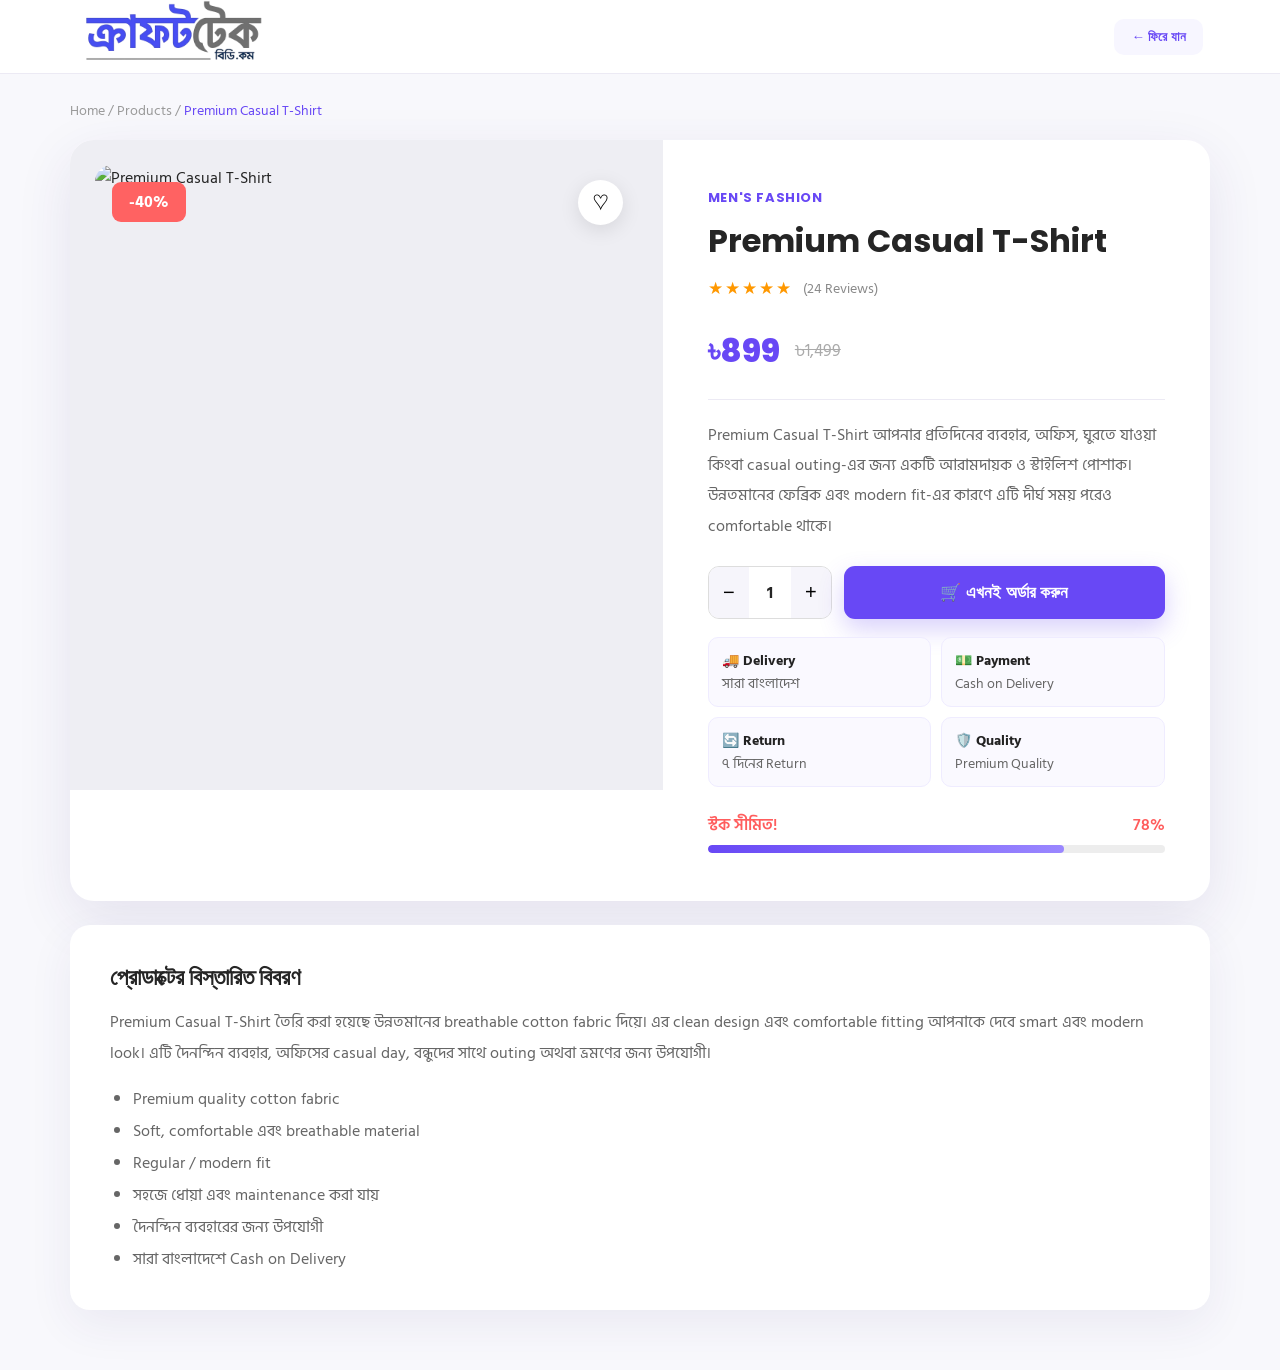
==== flash_sale/flash_product1.html @ ae20bca5 "complete flash sale product" ====
<!DOCTYPE html>
<html lang="bn">
<head>
<meta charset="UTF-8">
<meta name="viewport" content="width=device-width, initial-scale=1.0">
<title>Product Details | Craft Tech BD</title>

<style>
@import url('https://fonts.googleapis.com/css2?family=Hind+Siliguri:wght@400;500;600;700&family=Poppins:wght@500;600;700;800&display=swap');

*{
    margin:0;
    padding:0;
    box-sizing:border-box;
}

:root{
    --purple:#6848f5;
    --purple-dark:#5637dc;
    --light:#f7f6ff;
    --text:#252525;
    --muted:#777;
    --orange:#ff9800;
    --green:#18a663;
    --border:#eceaf4;
}

body{
    background:#f8f8fc;
    color:var(--text);
    font-family:'Hind Siliguri',sans-serif;
}

/* HEADER */
.header{
    height:74px;
    background:#fff;
    border-bottom:1px solid var(--border);
    display:flex;
    align-items:center;
    justify-content:space-between;
    padding:0 6%;
    position:sticky;
    top:0;
    z-index:50;
}

.logo{
    .logo {
  font-size: 25px;
  font-weight: 800;
}
.logo img {
  width: 12rem;
}
}

.back{
    border:0;
    background:var(--light);
    color:var(--purple);
    padding:10px 17px;
    border-radius:10px;
    cursor:pointer;
    font-weight:700;
}

/* BREADCRUMB */
.breadcrumb{
    max-width:1180px;
    margin:25px auto 0;
    padding:0 20px;
    color:#999;
    font-size:14px;
}

.breadcrumb span{
    color:var(--purple);
}

/* MAIN PRODUCT */
.container{
    max-width:1180px;
    margin:18px auto 60px;
    padding:0 20px;
}

.product{
    background:#fff;
    border-radius:24px;
    overflow:hidden;
    box-shadow:0 18px 55px rgba(55,40,120,.10);
    display:grid;
    grid-template-columns:52% 48%;
}

/* IMAGE */
.product-image{
    min-height:650px;
    background:#eeeeF3;
    position:relative;
    padding:25px;
    display:flex;
    align-items:center;
    justify-content:center;
    height: 85%;
}

.product-image img{
    width:100%;
    height:600px;
    object-fit:cover;
    border-radius:17px;
    display:block;
}

.sale{
    position:absolute;
    top:42px;
    left:42px;
    background:#ff6262;
    color:#fff;
    font-weight:700;
    padding:7px 17px;
    border-radius:9px;
    z-index:2;
}

.favorite{
    position:absolute;
    top:40px;
    right:40px;
    width:45px;
    height:45px;
    border:0;
    border-radius:50%;
    background:#fff;
    font-size:22px;
    cursor:pointer;
    box-shadow:0 5px 20px rgba(0,0,0,.10);
}

/* DETAILS */
.details{
    padding:48px 45px;
}

.category{
    color:var(--purple);
    font-family:Poppins,sans-serif;
    font-size:13px;
    font-weight:700;
    letter-spacing:.6px;
    margin-bottom:12px;
}

.title{
    font-family:Poppins,sans-serif;
    font-size:32px;
    line-height:1.3;
    margin-bottom:13px;
}

.rating{
    display:flex;
    align-items:center;
    gap:10px;
    margin-bottom:24px;
}

.stars{
    color:var(--orange);
    letter-spacing:2px;
    font-size:17px;
}

.reviews{
    color:#888;
    font-size:14px;
}

.price{
    display:flex;
    align-items:center;
    gap:15px;
    margin-bottom:24px;
}

.current-price{
    font-family:Poppins,sans-serif;
    font-size:32px;
    color:var(--purple);
    font-weight:800;
}

.old-price{
    color:#aaa;
    text-decoration:line-through;
    font-size:17px;
}

.description{
    color:#666;
    line-height:1.9;
    font-size:16px;
    border-top:1px solid var(--border);
    padding-top:20px;
}

/* PRODUCT OPTIONS */
.option-title{
    font-weight:700;
    margin:22px 0 9px;
}

.sizes{
    display:flex;
    gap:8px;
    flex-wrap:wrap;
}

.size{
    min-width:45px;
    height:40px;
    padding:0 13px;
    border:1px solid #ddd;
    background:#fff;
    border-radius:8px;
    cursor:pointer;
}

.size.active{
    color:#fff;
    background:var(--purple);
    border-color:var(--purple);
}

.colors{
    display:flex;
    gap:10px;
}

.color{
    width:29px;
    height:29px;
    border-radius:50%;
    border:3px solid #fff;
    outline:1px solid #ddd;
    cursor:pointer;
}

.color.active{
    outline:2px solid var(--purple);
}

/* QUANTITY */
.buy-row{
    display:flex;
    gap:12px;
    margin-top:25px;
}

.quantity{
    height:53px;
    display:flex;
    align-items:center;
    border:1px solid #ddd;
    border-radius:11px;
    overflow:hidden;
}

.quantity button{
    width:40px;
    height:100%;
    border:0;
    background:#f6f5fb;
    cursor:pointer;
    font-size:20px;
}

.quantity span{
    width:42px;
    text-align:center;
    font-weight:700;
}

.order-btn{
    flex:1;
    height:53px;
    border:0;
    border-radius:11px;
    color:#fff;
    background:var(--purple);
    font-size:17px;
    font-weight:700;
    cursor:pointer;
    box-shadow:0 10px 25px rgba(104,72,245,.25);
    transition:.25s;
}

.order-btn:hover{
    background:var(--purple-dark);
    transform:translateY(-2px);
}

.info{
    display:grid;
    grid-template-columns:1fr 1fr;
    gap:10px;
    margin-top:18px;
}

.info-box{
    background:#faf9ff;
    border:1px solid #efecff;
    border-radius:10px;
    padding:11px 13px;
    color:#666;
    font-size:14px;
}

.info-box strong{
    color:#222;
}

/* STOCK */
.stock{
    display:flex;
    justify-content:space-between;
    color:#ff5d5d;
    font-weight:600;
    margin-top:25px;
    margin-bottom:7px;
}

.progress{
    height:8px;
    background:#ededed;
    border-radius:20px;
    overflow:hidden;
}

.progress span{
    display:block;
    height:100%;
    width:78%;
    background:linear-gradient(90deg,#6848f5,#9a87ff);
    border-radius:20px;
}

/* DESCRIPTION SECTION */
.long-description{
    background:#fff;
    margin-top:24px;
    border-radius:20px;
    padding:35px 40px;
    box-shadow:0 15px 45px rgba(55,40,120,.07);
}

.long-description h2{
    font-family:Poppins,sans-serif;
    font-size:23px;
    margin-bottom:13px;
}

.long-description p{
    color:#666;
    line-height:1.9;
}

.long-description ul{
    margin-top:15px;
    padding-left:23px;
    color:#666;
    line-height:2;
}

/* MODAL */
.modal{
    display:none;
    position:fixed;
    inset:0;
    background:rgba(20,15,40,.68);
    z-index:100;
    align-items:center;
    justify-content:center;
    padding:18px;
    backdrop-filter:blur(4px);
}

.modal.show{
    display:flex;
}

.modal-box{
    width:min(500px,100%);
    max-height:92vh;
    overflow:auto;
    background:#fff;
    border-radius:20px;
    padding:28px;
    position:relative;
}

.close{
    position:absolute;
    right:15px;
    top:15px;
    width:37px;
    height:37px;
    border:0;
    border-radius:50%;
    background:#f1f0f6;
    cursor:pointer;
    font-size:21px;
}

.modal h2{
    font-family:Poppins,sans-serif;
}

.selected{
    color:var(--purple);
    font-weight:700;
    margin:5px 0 20px;
}

.form-group{
    margin-bottom:14px;
}

.form-group label{
    display:block;
    font-size:14px;
    font-weight:600;
    margin-bottom:5px;
}

.form-group input,
.form-group textarea,
.form-group select{
    width:100%;
    border:1px solid #ddd;
    border-radius:9px;
    padding:11px 12px;
    outline:none;
}

.form-group input:focus,
.form-group textarea:focus,
.form-group select:focus{
    border-color:var(--purple);
}

.confirm{
    width:100%;
    border:0;
    border-radius:10px;
    background:var(--green);
    color:#fff;
    padding:14px;
    cursor:pointer;
    font-weight:700;
    font-size:16px;
}

.success{
    display:none;
    text-align:center;
    padding:25px 5px;
}

.success-icon{
    width:65px;
    height:65px;
    margin:0 auto 14px;
    display:grid;
    place-items:center;
    background:#e7f8ef;
    color:var(--green);
    border-radius:50%;
    font-size:32px;
}

/* MOBILE */
@media(max-width:850px){
    .product{
        grid-template-columns:1fr;
    }

    .product-image{
        min-height:auto;
    }

    .product-image img{
        height:450px;
    }

    .details{
        padding:32px 25px;
    }
}

@media(max-width:520px){
    .header{
        padding:0 18px;
    }

    .logo{
        font-size:19px;
    }

    .product-image{
        padding:15px;
    }

    .product-image img{
        height:330px;
    }

    .sale{
        top:28px;
        left:28px;
    }

    .favorite{
        top:25px;
        right:25px;
    }

    .title{
        font-size:25px;
    }

    .current-price{
        font-size:27px;
    }

    .info{
        grid-template-columns:1fr;
    }

    .buy-row{
        flex-direction:column;
    }

    .quantity{
        width:max-content;
    }

    .order-btn{
        width:100%;
    }

    .long-description{
        padding:25px 20px;
    }
}
</style>
</head>

<body>

<header class="header">
    <div class="logo">
        <a href="#home" class="logo">
             <img src="../image/craft_logo.png" alt="">
        </a>
    </div>
    <button class="back" onclick="history.back()">← ফিরে যান</button>
</header>

<div class="breadcrumb">
    Home / Products / <span>Premium Casual T-Shirt</span>
</div>

<main class="container">

    <section class="product">

        <!-- PRODUCT IMAGE -->
        <div class="product-image">

            <div class="sale">-40%</div>

            <button class="favorite" id="favorite">♡</button>

            <!-- নিজের product image এখানে দিন -->
            <img src="https://images.unsplash.com/photo-1521572163474-6864f9cf17ab?auto=format&fit=crop&w=1000&q=85"
                 alt="Premium Casual T-Shirt">

        </div>

        <!-- PRODUCT DETAILS -->
        <div class="details">

            <div class="category">MEN'S FASHION</div>

            <h1 class="title">Premium Casual T-Shirt</h1>

            <div class="rating">
                <span class="stars">★★★★★</span>
                <span class="reviews">(24 Reviews)</span>
            </div>

            <div class="price">
                <span class="current-price">৳899</span>
                <span class="old-price">৳1,499</span>
            </div>

            <p class="description">
                Premium Casual T-Shirt আপনার প্রতিদিনের ব্যবহার, অফিস,
                ঘুরতে যাওয়া কিংবা casual outing-এর জন্য একটি আরামদায়ক ও
                স্টাইলিশ পোশাক। উন্নতমানের ফেব্রিক এবং modern fit-এর কারণে
                এটি দীর্ঘ সময় পরেও comfortable থাকে।
            </p>

            <!-- SIZE -->
            <!-- <div class="option-title">সাইজ নির্বাচন করুন</div>

            <div class="sizes">
                <button class="size">S</button>
                <button class="size active">M</button>
                <button class="size">L</button>
                <button class="size">XL</button>
                <button class="size">XXL</button>
            </div> -->

            <!-- COLOR -->
            <!-- <div class="option-title">কালার</div>

            <div class="colors">
                <button class="color active" style="background:#222"></button>
                <button class="color" style="background:#e8e8e8"></button>
                <button class="color" style="background:#263d80"></button>
                <button class="color" style="background:#9d2525"></button>
            </div> -->

            <!-- QUANTITY + ORDER -->
            <div class="buy-row">

                <div class="quantity">
                    <button id="minus">−</button>
                    <span id="quantity">1</span>
                    <button id="plus">+</button>
                </div>

                <button class="order-btn" id="orderBtn">
                    🛒 এখনই অর্ডার করুন
                </button>

            </div>

            <div class="info">
                <div class="info-box">
                    <strong>🚚 Delivery</strong><br>
                    সারা বাংলাদেশ
                </div>

                <div class="info-box">
                    <strong>💵 Payment</strong><br>
                    Cash on Delivery
                </div>

                <div class="info-box">
                    <strong>🔄 Return</strong><br>
                    ৭ দিনের Return
                </div>

                <div class="info-box">
                    <strong>🛡️ Quality</strong><br>
                    Premium Quality
                </div>
            </div>

            <div class="stock">
                <span>স্টক সীমিত!</span>
                <span>78%</span>
            </div>

            <div class="progress">
                <span></span>
            </div>

        </div>
    </section>

    <!-- FULL DESCRIPTION -->
    <section class="long-description">

        <h2>প্রোডাক্টের বিস্তারিত বিবরণ</h2>

        <p>
            Premium Casual T-Shirt তৈরি করা হয়েছে উন্নতমানের breathable
            cotton fabric দিয়ে। এর clean design এবং comfortable fitting
            আপনাকে দেবে smart এবং modern look। এটি দৈনন্দিন ব্যবহার,
            অফিসের casual day, বন্ধুদের সাথে outing অথবা ভ্রমণের জন্য
            উপযোগী।
        </p>

        <ul>
            <li>Premium quality cotton fabric</li>
            <li>Soft, comfortable এবং breathable material</li>
            <li>Regular / modern fit</li>
            <li>সহজে ধোয়া এবং maintenance করা যায়</li>
            <li>দৈনন্দিন ব্যবহারের জন্য উপযোগী</li>
            <li>সারা বাংলাদেশে Cash on Delivery</li>
        </ul>

    </section>

</main>

<!-- ORDER MODAL -->
<div class="modal" id="modal">

    <div class="modal-box">

        <button class="close" id="close">×</button>

        <div id="formArea">

            <h2>অর্ডার করুন</h2>

            <div class="selected">
                Premium Casual T-Shirt — ৳899
            </div>

            <form id="orderForm">

                <div class="form-group">
                    <label>আপনার নাম *</label>
                    <input type="text" placeholder="পূর্ণ নাম" required>
                </div>

                <div class="form-group">
                    <label>মোবাইল নম্বর *</label>
                    <input type="tel" placeholder="01XXXXXXXXX" required>
                </div>

                <div class="form-group">
                    <label>ডেলিভারি ঠিকানা *</label>
                    <textarea rows="3" placeholder="সম্পূর্ণ ঠিকানা" required></textarea>
                </div>

                <div class="form-group">
                    <label>Payment Method</label>
                    <select>
                        <option>Cash on Delivery</option>
                        <option>bKash</option>
                        <option>Nagad</option>
                    </select>
                </div>

                <button class="confirm" type="submit">
                    অর্ডার কনফার্ম করুন
                </button>

            </form>

        </div>

        <div class="success" id="success">

            <div class="success-icon">✓</div>

            <h2>অর্ডার সফলভাবে গ্রহণ করা হয়েছে!</h2>

            <p style="color:#777;margin-top:8px">
                আমাদের প্রতিনিধি খুব শীঘ্রই আপনার সাথে যোগাযোগ করবেন।
            </p>

        </div>

    </div>

</div>

<script>

/* QUANTITY */
let quantity = 1;

const quantityEl = document.getElementById("quantity");

document.getElementById("plus").onclick = function(){
    quantity++;
    quantityEl.textContent = quantity;
};

document.getElementById("minus").onclick = function(){
    if(quantity > 1){
        quantity--;
        quantityEl.textContent = quantity;
    }
};


/* SIZE */
document.querySelectorAll(".size").forEach(button => {

    button.addEventListener("click", function(){

        document.querySelectorAll(".size")
            .forEach(btn => btn.classList.remove("active"));

        this.classList.add("active");

    });

});


/* COLOR */
document.querySelectorAll(".color").forEach(button => {

    button.addEventListener("click", function(){

        document.querySelectorAll(".color")
            .forEach(btn => btn.classList.remove("active"));

        this.classList.add("active");

    });

});


/* FAVORITE */
document.getElementById("favorite").onclick = function(){

    if(this.textContent === "♡"){
        this.textContent = "♥";
        this.style.color = "#ff4d6d";
    }else{
        this.textContent = "♡";
        this.style.color = "#222";
    }

};


/* OPEN ORDER */
const modal = document.getElementById("modal");

document.getElementById("orderBtn").onclick = function(){
    modal.classList.add("show");
    document.body.style.overflow = "hidden";
};


/* CLOSE ORDER */
document.getElementById("close").onclick = closeModal;

modal.addEventListener("click", function(e){

    if(e.target === modal){
        closeModal();
    }

});

function closeModal(){

    modal.classList.remove("show");
    document.body.style.overflow = "";

}


/* ORDER SUBMIT */
document.getElementById("orderForm").addEventListener("submit", function(e){

    e.preventDefault();

    /*
      এখানে backend / PHP / MySQL /
      WhatsApp / Google Sheets API
      connect করা যাবে।
    */

    document.getElementById("formArea").style.display = "none";
    document.getElementById("success").style.display = "block";

});

</script>

</body>
</html>
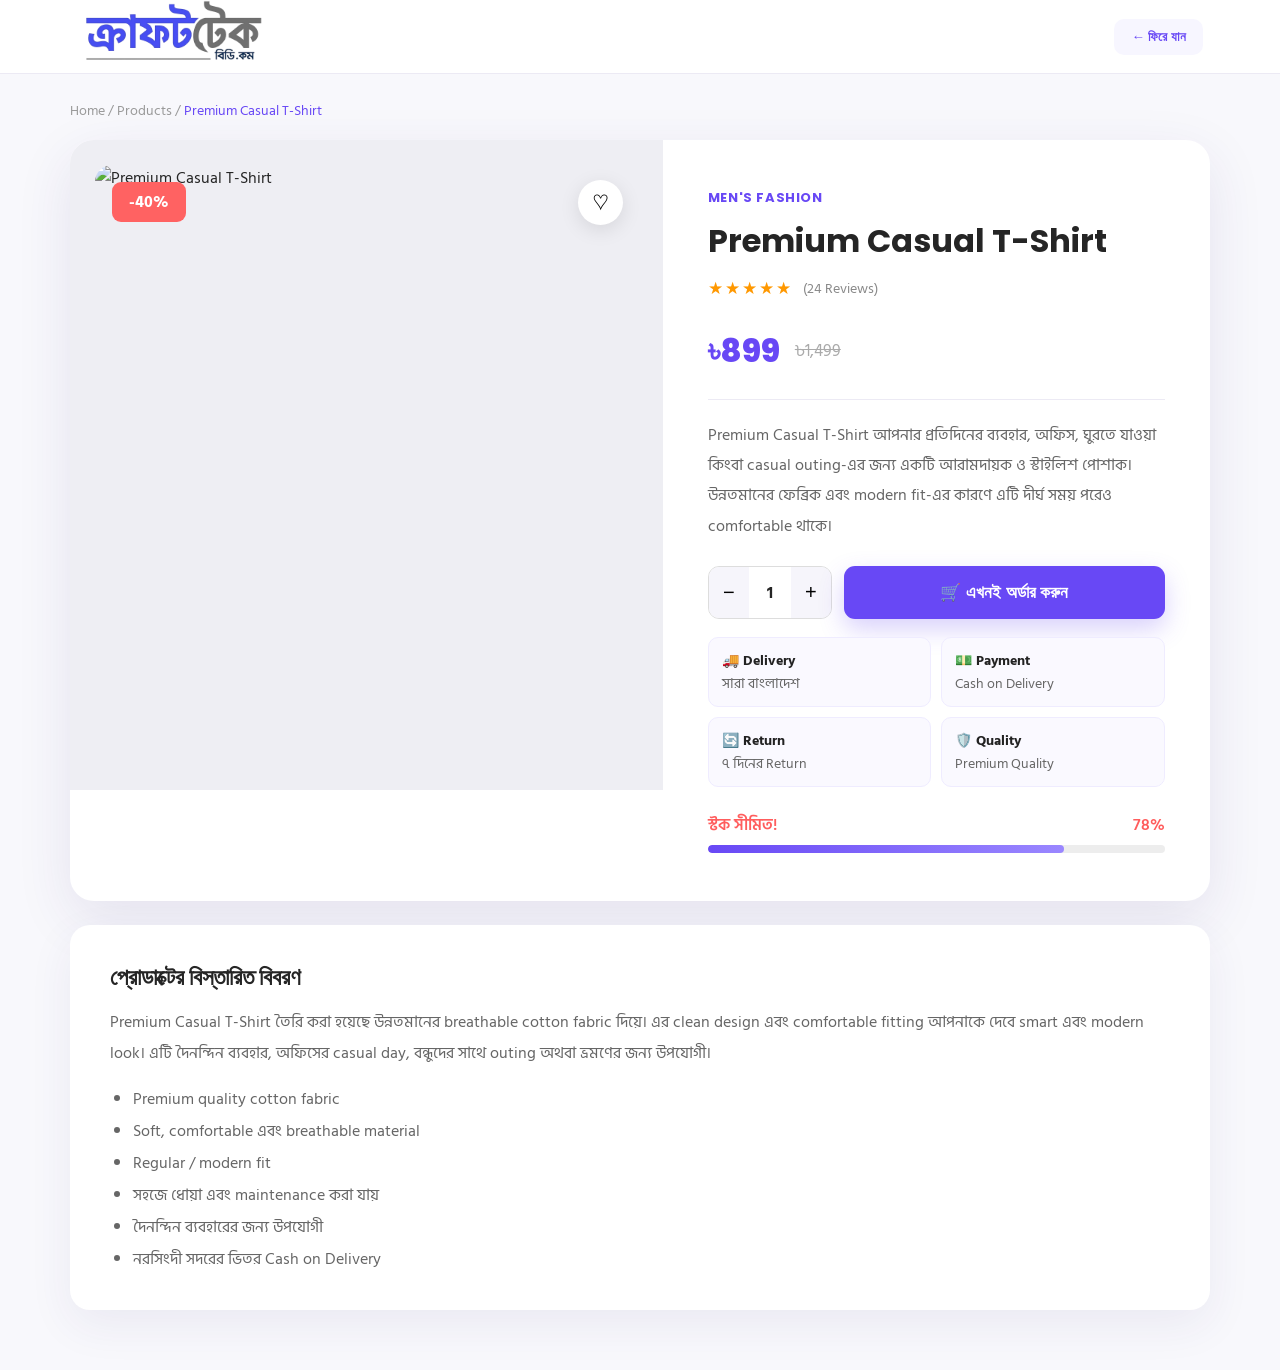
==== commit 39620b60: "marquee tag and hero button section added" ====
--- a/flash_sale/flash_product1.html
+++ b/flash_sale/flash_product1.html
@@ -1,890 +1,1390 @@
-<!DOCTYPE html>
+<!doctype html>
 <html lang="bn">
-<head>
-<meta charset="UTF-8">
-<meta name="viewport" content="width=device-width, initial-scale=1.0">
-<title>Product Details | Craft Tech BD</title>
-
-<style>
-@import url('https://fonts.googleapis.com/css2?family=Hind+Siliguri:wght@400;500;600;700&family=Poppins:wght@500;600;700;800&display=swap');
-
-*{
-    margin:0;
-    padding:0;
-    box-sizing:border-box;
-}
-
-:root{
-    --purple:#6848f5;
-    --purple-dark:#5637dc;
-    --light:#f7f6ff;
-    --text:#252525;
-    --muted:#777;
-    --orange:#ff9800;
-    --green:#18a663;
-    --border:#eceaf4;
-}
-
-body{
-    background:#f8f8fc;
-    color:var(--text);
-    font-family:'Hind Siliguri',sans-serif;
-}
-
-/* HEADER */
-.header{
-    height:74px;
-    background:#fff;
-    border-bottom:1px solid var(--border);
-    display:flex;
-    align-items:center;
-    justify-content:space-between;
-    padding:0 6%;
-    position:sticky;
-    top:0;
-    z-index:50;
-}
-
-.logo{
-    .logo {
-  font-size: 25px;
-  font-weight: 800;
-}
-.logo img {
-  width: 12rem;
-}
-}
-
-.back{
-    border:0;
-    background:var(--light);
-    color:var(--purple);
-    padding:10px 17px;
-    border-radius:10px;
-    cursor:pointer;
-    font-weight:700;
-}
-
-/* BREADCRUMB */
-.breadcrumb{
-    max-width:1180px;
-    margin:25px auto 0;
-    padding:0 20px;
-    color:#999;
-    font-size:14px;
-}
-
-.breadcrumb span{
-    color:var(--purple);
-}
-
-/* MAIN PRODUCT */
-.container{
-    max-width:1180px;
-    margin:18px auto 60px;
-    padding:0 20px;
-}
-
-.product{
-    background:#fff;
-    border-radius:24px;
-    overflow:hidden;
-    box-shadow:0 18px 55px rgba(55,40,120,.10);
-    display:grid;
-    grid-template-columns:52% 48%;
-}
-
-/* IMAGE */
-.product-image{
-    min-height:650px;
-    background:#eeeeF3;
-    position:relative;
-    padding:25px;
-    display:flex;
-    align-items:center;
-    justify-content:center;
-    height: 85%;
-}
-
-.product-image img{
-    width:100%;
-    height:600px;
-    object-fit:cover;
-    border-radius:17px;
-    display:block;
-}
-
-.sale{
-    position:absolute;
-    top:42px;
-    left:42px;
-    background:#ff6262;
-    color:#fff;
-    font-weight:700;
-    padding:7px 17px;
-    border-radius:9px;
-    z-index:2;
-}
-
-.favorite{
-    position:absolute;
-    top:40px;
-    right:40px;
-    width:45px;
-    height:45px;
-    border:0;
-    border-radius:50%;
-    background:#fff;
-    font-size:22px;
-    cursor:pointer;
-    box-shadow:0 5px 20px rgba(0,0,0,.10);
-}
-
-/* DETAILS */
-.details{
-    padding:48px 45px;
-}
-
-.category{
-    color:var(--purple);
-    font-family:Poppins,sans-serif;
-    font-size:13px;
-    font-weight:700;
-    letter-spacing:.6px;
-    margin-bottom:12px;
-}
-
-.title{
-    font-family:Poppins,sans-serif;
-    font-size:32px;
-    line-height:1.3;
-    margin-bottom:13px;
-}
-
-.rating{
-    display:flex;
-    align-items:center;
-    gap:10px;
-    margin-bottom:24px;
-}
-
-.stars{
-    color:var(--orange);
-    letter-spacing:2px;
-    font-size:17px;
-}
-
-.reviews{
-    color:#888;
-    font-size:14px;
-}
-
-.price{
-    display:flex;
-    align-items:center;
-    gap:15px;
-    margin-bottom:24px;
-}
-
-.current-price{
-    font-family:Poppins,sans-serif;
-    font-size:32px;
-    color:var(--purple);
-    font-weight:800;
-}
-
-.old-price{
-    color:#aaa;
-    text-decoration:line-through;
-    font-size:17px;
-}
-
-.description{
-    color:#666;
-    line-height:1.9;
-    font-size:16px;
-    border-top:1px solid var(--border);
-    padding-top:20px;
-}
-
-/* PRODUCT OPTIONS */
-.option-title{
-    font-weight:700;
-    margin:22px 0 9px;
-}
-
-.sizes{
-    display:flex;
-    gap:8px;
-    flex-wrap:wrap;
-}
-
-.size{
-    min-width:45px;
-    height:40px;
-    padding:0 13px;
-    border:1px solid #ddd;
-    background:#fff;
-    border-radius:8px;
-    cursor:pointer;
-}
-
-.size.active{
-    color:#fff;
-    background:var(--purple);
-    border-color:var(--purple);
-}
-
-.colors{
-    display:flex;
-    gap:10px;
-}
-
-.color{
-    width:29px;
-    height:29px;
-    border-radius:50%;
-    border:3px solid #fff;
-    outline:1px solid #ddd;
-    cursor:pointer;
-}
-
-.color.active{
-    outline:2px solid var(--purple);
-}
-
-/* QUANTITY */
-.buy-row{
-    display:flex;
-    gap:12px;
-    margin-top:25px;
-}
-
-.quantity{
-    height:53px;
-    display:flex;
-    align-items:center;
-    border:1px solid #ddd;
-    border-radius:11px;
-    overflow:hidden;
-}
-
-.quantity button{
-    width:40px;
-    height:100%;
-    border:0;
-    background:#f6f5fb;
-    cursor:pointer;
-    font-size:20px;
-}
-
-.quantity span{
-    width:42px;
-    text-align:center;
-    font-weight:700;
-}
-
-.order-btn{
-    flex:1;
-    height:53px;
-    border:0;
-    border-radius:11px;
-    color:#fff;
-    background:var(--purple);
-    font-size:17px;
-    font-weight:700;
-    cursor:pointer;
-    box-shadow:0 10px 25px rgba(104,72,245,.25);
-    transition:.25s;
-}
-
-.order-btn:hover{
-    background:var(--purple-dark);
-    transform:translateY(-2px);
-}
-
-.info{
-    display:grid;
-    grid-template-columns:1fr 1fr;
-    gap:10px;
-    margin-top:18px;
-}
-
-.info-box{
-    background:#faf9ff;
-    border:1px solid #efecff;
-    border-radius:10px;
-    padding:11px 13px;
-    color:#666;
-    font-size:14px;
-}
-
-.info-box strong{
-    color:#222;
-}
-
-/* STOCK */
-.stock{
-    display:flex;
-    justify-content:space-between;
-    color:#ff5d5d;
-    font-weight:600;
-    margin-top:25px;
-    margin-bottom:7px;
-}
-
-.progress{
-    height:8px;
-    background:#ededed;
-    border-radius:20px;
-    overflow:hidden;
-}
-
-.progress span{
-    display:block;
-    height:100%;
-    width:78%;
-    background:linear-gradient(90deg,#6848f5,#9a87ff);
-    border-radius:20px;
-}
-
-/* DESCRIPTION SECTION */
-.long-description{
-    background:#fff;
-    margin-top:24px;
-    border-radius:20px;
-    padding:35px 40px;
-    box-shadow:0 15px 45px rgba(55,40,120,.07);
-}
-
-.long-description h2{
-    font-family:Poppins,sans-serif;
-    font-size:23px;
-    margin-bottom:13px;
-}
-
-.long-description p{
-    color:#666;
-    line-height:1.9;
-}
-
-.long-description ul{
-    margin-top:15px;
-    padding-left:23px;
-    color:#666;
-    line-height:2;
-}
-
-/* MODAL */
-.modal{
-    display:none;
-    position:fixed;
-    inset:0;
-    background:rgba(20,15,40,.68);
-    z-index:100;
-    align-items:center;
-    justify-content:center;
-    padding:18px;
-    backdrop-filter:blur(4px);
-}
-
-.modal.show{
-    display:flex;
-}
-
-.modal-box{
-    width:min(500px,100%);
-    max-height:92vh;
-    overflow:auto;
-    background:#fff;
-    border-radius:20px;
-    padding:28px;
-    position:relative;
-}
-
-.close{
-    position:absolute;
-    right:15px;
-    top:15px;
-    width:37px;
-    height:37px;
-    border:0;
-    border-radius:50%;
-    background:#f1f0f6;
-    cursor:pointer;
-    font-size:21px;
-}
-
-.modal h2{
-    font-family:Poppins,sans-serif;
-}
-
-.selected{
-    color:var(--purple);
-    font-weight:700;
-    margin:5px 0 20px;
-}
-
-.form-group{
-    margin-bottom:14px;
-}
-
-.form-group label{
-    display:block;
-    font-size:14px;
-    font-weight:600;
-    margin-bottom:5px;
-}
-
-.form-group input,
-.form-group textarea,
-.form-group select{
-    width:100%;
-    border:1px solid #ddd;
-    border-radius:9px;
-    padding:11px 12px;
-    outline:none;
-}
-
-.form-group input:focus,
-.form-group textarea:focus,
-.form-group select:focus{
-    border-color:var(--purple);
-}
-
-.confirm{
-    width:100%;
-    border:0;
-    border-radius:10px;
-    background:var(--green);
-    color:#fff;
-    padding:14px;
-    cursor:pointer;
-    font-weight:700;
-    font-size:16px;
-}
-
-.success{
-    display:none;
-    text-align:center;
-    padding:25px 5px;
-}
-
-.success-icon{
-    width:65px;
-    height:65px;
-    margin:0 auto 14px;
-    display:grid;
-    place-items:center;
-    background:#e7f8ef;
-    color:var(--green);
-    border-radius:50%;
-    font-size:32px;
-}
-
-/* MOBILE */
-@media(max-width:850px){
-    .product{
-        grid-template-columns:1fr;
-    }
-
-    .product-image{
-        min-height:auto;
-    }
-
-    .product-image img{
-        height:450px;
-    }
-
-    .details{
-        padding:32px 25px;
-    }
-}
-
-@media(max-width:520px){
-    .header{
-        padding:0 18px;
-    }
-
-    .logo{
-        font-size:19px;
-    }
-
-    .product-image{
-        padding:15px;
-    }
-
-    .product-image img{
-        height:330px;
-    }
-
-    .sale{
-        top:28px;
-        left:28px;
-    }
-
-    .favorite{
-        top:25px;
-        right:25px;
-    }
-
-    .title{
-        font-size:25px;
-    }
-
-    .current-price{
-        font-size:27px;
-    }
-
-    .info{
-        grid-template-columns:1fr;
-    }
-
-    .buy-row{
-        flex-direction:column;
-    }
-
-    .quantity{
-        width:max-content;
-    }
-
-    .order-btn{
-        width:100%;
-    }
-
-    .long-description{
-        padding:25px 20px;
-    }
-}
-</style>
-</head>
-
-<body>
-
-<header class="header">
-    <div class="logo">
-        <a href="#home" class="logo">
-             <img src="../image/craft_logo.png" alt="">
+  <head>
+    <meta charset="UTF-8" />
+    <meta name="viewport" content="width=device-width, initial-scale=1.0" />
+
+    <title>Product Details | Craft Tech BD</title>
+
+    <link
+      href="https://fonts.googleapis.com/css2?family=Hind+Siliguri:wght@400;500;600;700&family=Poppins:wght@500;600;700;800&display=swap"
+      rel="stylesheet"
+    />
+
+    <style>
+      @import url("https://fonts.googleapis.com/css2?family=Hind+Siliguri:wght@400;500;600;700&family=Poppins:wght@500;600;700;800&display=swap");
+
+      * {
+        margin: 0;
+        padding: 0;
+        box-sizing: border-box;
+      }
+
+      :root {
+        --purple: #6848f5;
+        --purple-dark: #5637dc;
+        --light: #f7f6ff;
+        --text: #252525;
+        --muted: #777;
+        --orange: #ff9800;
+        --green: #18a663;
+        --border: #eceaf4;
+      }
+
+      body {
+        background: #f8f8fc;
+        color: var(--text);
+        font-family: "Hind Siliguri", sans-serif;
+      }
+
+      /* HEADER */
+      .header {
+        height: 74px;
+        background: #fff;
+        border-bottom: 1px solid var(--border);
+        display: flex;
+        align-items: center;
+        justify-content: space-between;
+        padding: 0 6%;
+        position: sticky;
+        top: 0;
+        z-index: 50;
+      }
+
+      .logo {
+        .logo {
+          font-size: 25px;
+          font-weight: 800;
+        }
+        .logo img {
+          width: 12rem;
+        }
+      }
+
+      .back {
+        border: 0;
+        background: var(--light);
+        color: var(--purple);
+        padding: 10px 17px;
+        border-radius: 10px;
+        cursor: pointer;
+        font-weight: 700;
+      }
+
+      /* BREADCRUMB */
+      .breadcrumb {
+        max-width: 1180px;
+        margin: 25px auto 0;
+        padding: 0 20px;
+        color: #999;
+        font-size: 14px;
+      }
+
+      .breadcrumb span {
+        color: var(--purple);
+      }
+
+      /* MAIN PRODUCT */
+      .container {
+        max-width: 1180px;
+        margin: 18px auto 60px;
+        padding: 0 20px;
+      }
+
+      .product {
+        background: #fff;
+        border-radius: 24px;
+        overflow: hidden;
+        box-shadow: 0 18px 55px rgba(55, 40, 120, 0.1);
+        display: grid;
+        grid-template-columns: 52% 48%;
+      }
+
+      /* IMAGE */
+      .product-image {
+        min-height: 650px;
+        background: #eeeef3;
+        position: relative;
+        padding: 25px;
+        display: flex;
+        align-items: center;
+        justify-content: center;
+        height: 85%;
+      }
+
+      .product-image img {
+        width: 100%;
+        height: 600px;
+        object-fit: cover;
+        border-radius: 17px;
+        display: block;
+      }
+
+      .sale {
+        position: absolute;
+        top: 42px;
+        left: 42px;
+        background: #ff6262;
+        color: #fff;
+        font-weight: 700;
+        padding: 7px 17px;
+        border-radius: 9px;
+        z-index: 2;
+      }
+
+      .favorite {
+        position: absolute;
+        top: 40px;
+        right: 40px;
+        width: 45px;
+        height: 45px;
+        border: 0;
+        border-radius: 50%;
+        background: #fff;
+        font-size: 22px;
+        cursor: pointer;
+        box-shadow: 0 5px 20px rgba(0, 0, 0, 0.1);
+      }
+
+      /* DETAILS */
+      .details {
+        padding: 48px 45px;
+      }
+
+      .category {
+        color: var(--purple);
+        font-family: Poppins, sans-serif;
+        font-size: 13px;
+        font-weight: 700;
+        letter-spacing: 0.6px;
+        margin-bottom: 12px;
+      }
+
+      .title {
+        font-family: Poppins, sans-serif;
+        font-size: 32px;
+        line-height: 1.3;
+        margin-bottom: 13px;
+      }
+
+      .rating {
+        display: flex;
+        align-items: center;
+        gap: 10px;
+        margin-bottom: 24px;
+      }
+
+      .stars {
+        color: var(--orange);
+        letter-spacing: 2px;
+        font-size: 17px;
+      }
+
+      .reviews {
+        color: #888;
+        font-size: 14px;
+      }
+
+      .price {
+        display: flex;
+        align-items: center;
+        gap: 15px;
+        margin-bottom: 24px;
+      }
+
+      .current-price {
+        font-family: Poppins, sans-serif;
+        font-size: 32px;
+        color: var(--purple);
+        font-weight: 800;
+      }
+
+      .old-price {
+        color: #aaa;
+        text-decoration: line-through;
+        font-size: 17px;
+      }
+
+      .description {
+        color: #666;
+        line-height: 1.9;
+        font-size: 16px;
+        border-top: 1px solid var(--border);
+        padding-top: 20px;
+      }
+
+      /* PRODUCT OPTIONS */
+      .option-title {
+        font-weight: 700;
+        margin: 22px 0 9px;
+      }
+
+      .sizes {
+        display: flex;
+        gap: 8px;
+        flex-wrap: wrap;
+      }
+
+      .size {
+        min-width: 45px;
+        height: 40px;
+        padding: 0 13px;
+        border: 1px solid #ddd;
+        background: #fff;
+        border-radius: 8px;
+        cursor: pointer;
+      }
+
+      .size.active {
+        color: #fff;
+        background: var(--purple);
+        border-color: var(--purple);
+      }
+
+      .colors {
+        display: flex;
+        gap: 10px;
+      }
+
+      .color {
+        width: 29px;
+        height: 29px;
+        border-radius: 50%;
+        border: 3px solid #fff;
+        outline: 1px solid #ddd;
+        cursor: pointer;
+      }
+
+      .color.active {
+        outline: 2px solid var(--purple);
+      }
+
+      /* QUANTITY */
+      .buy-row {
+        display: flex;
+        gap: 12px;
+        margin-top: 25px;
+      }
+
+      .quantity {
+        height: 53px;
+        display: flex;
+        align-items: center;
+        border: 1px solid #ddd;
+        border-radius: 11px;
+        overflow: hidden;
+      }
+
+      .quantity button {
+        width: 40px;
+        height: 100%;
+        border: 0;
+        background: #f6f5fb;
+        cursor: pointer;
+        font-size: 20px;
+      }
+
+      .quantity span {
+        width: 42px;
+        text-align: center;
+        font-weight: 700;
+      }
+
+      .order-btn {
+        flex: 1;
+        height: 53px;
+        border: 0;
+        border-radius: 11px;
+        color: #fff;
+        background: var(--purple);
+        font-size: 17px;
+        font-weight: 700;
+        cursor: pointer;
+        box-shadow: 0 10px 25px rgba(104, 72, 245, 0.25);
+        transition: 0.25s;
+      }
+
+      .order-btn:hover {
+        background: var(--purple-dark);
+        transform: translateY(-2px);
+      }
+
+      .info {
+        display: grid;
+        grid-template-columns: 1fr 1fr;
+        gap: 10px;
+        margin-top: 18px;
+      }
+
+      .info-box {
+        background: #faf9ff;
+        border: 1px solid #efecff;
+        border-radius: 10px;
+        padding: 11px 13px;
+        color: #666;
+        font-size: 14px;
+      }
+
+      .info-box strong {
+        color: #222;
+      }
+
+      /* STOCK */
+      .stock {
+        display: flex;
+        justify-content: space-between;
+        color: #ff5d5d;
+        font-weight: 600;
+        margin-top: 25px;
+        margin-bottom: 7px;
+      }
+
+      .progress {
+        height: 8px;
+        background: #ededed;
+        border-radius: 20px;
+        overflow: hidden;
+      }
+
+      .progress span {
+        display: block;
+        height: 100%;
+        width: 78%;
+        background: linear-gradient(90deg, #6848f5, #9a87ff);
+        border-radius: 20px;
+      }
+
+      /* DESCRIPTION SECTION */
+      .long-description {
+        background: #fff;
+        margin-top: 24px;
+        border-radius: 20px;
+        padding: 35px 40px;
+        box-shadow: 0 15px 45px rgba(55, 40, 120, 0.07);
+      }
+
+      .long-description h2 {
+        font-family: Poppins, sans-serif;
+        font-size: 23px;
+        margin-bottom: 13px;
+      }
+
+      .long-description p {
+        color: #666;
+        line-height: 1.9;
+      }
+
+      .long-description ul {
+        margin-top: 15px;
+        padding-left: 23px;
+        color: #666;
+        line-height: 2;
+      }
+
+      /* MODAL */
+      .modal {
+        display: none;
+        position: fixed;
+        inset: 0;
+        background: rgba(20, 15, 40, 0.68);
+        z-index: 100;
+        align-items: center;
+        justify-content: center;
+        padding: 18px;
+        backdrop-filter: blur(4px);
+      }
+
+      .modal.show {
+        display: flex;
+      }
+
+      .modal-box {
+        width: min(500px, 100%);
+        max-height: 92vh;
+        overflow: auto;
+        background: #fff;
+        border-radius: 20px;
+        padding: 28px;
+        position: relative;
+      }
+
+      .close {
+        position: absolute;
+        right: 15px;
+        top: 15px;
+        width: 37px;
+        height: 37px;
+        border: 0;
+        border-radius: 50%;
+        background: #f1f0f6;
+        cursor: pointer;
+        font-size: 21px;
+      }
+
+      .modal h2 {
+        font-family: Poppins, sans-serif;
+      }
+
+      .selected {
+        color: var(--purple);
+        font-weight: 700;
+        margin: 5px 0 20px;
+      }
+
+      .form-group {
+        margin-bottom: 14px;
+      }
+
+      .form-group label {
+        display: block;
+        font-size: 14px;
+        font-weight: 600;
+        margin-bottom: 5px;
+      }
+
+      .form-group input,
+      .form-group textarea,
+      .form-group select {
+        width: 100%;
+        border: 1px solid #ddd;
+        border-radius: 9px;
+        padding: 11px 12px;
+        outline: none;
+      }
+
+      .form-group input:focus,
+      .form-group textarea:focus,
+      .form-group select:focus {
+        border-color: var(--purple);
+      }
+
+      .confirm {
+        width: 100%;
+        border: 0;
+        border-radius: 10px;
+        background: var(--green);
+        color: #fff;
+        padding: 14px;
+        cursor: pointer;
+        font-weight: 700;
+        font-size: 16px;
+      }
+
+      .success {
+        display: none;
+        text-align: center;
+        padding: 25px 5px;
+      }
+
+      .success-icon {
+        width: 65px;
+        height: 65px;
+        margin: 0 auto 14px;
+        display: grid;
+        place-items: center;
+        background: #e7f8ef;
+        color: var(--green);
+        border-radius: 50%;
+        font-size: 32px;
+      }
+
+      /* MOBILE */
+      @media (max-width: 850px) {
+        .product {
+          grid-template-columns: 1fr;
+        }
+
+        .product-image {
+          min-height: auto;
+        }
+
+        .product-image img {
+          height: 450px;
+        }
+
+        .details {
+          padding: 32px 25px;
+        }
+      }
+
+      @media (max-width: 520px) {
+        .header {
+          padding: 0 18px;
+        }
+
+        .logo {
+          font-size: 25px;
+          font-weight: 800;
+        }
+        .logo img {
+          width: 12rem;
+        }
+
+        .product-image {
+          padding: 15px;
+        }
+
+        .product-image img {
+          height: 330px;
+        }
+
+        .sale {
+          top: 28px;
+          left: 28px;
+        }
+
+        .favorite {
+          top: 25px;
+          right: 25px;
+        }
+
+        .title {
+          font-size: 25px;
+        }
+
+        .current-price {
+          font-size: 27px;
+        }
+
+        .info {
+          grid-template-columns: 1fr;
+        }
+
+        .buy-row {
+          flex-direction: column;
+        }
+
+        .quantity {
+          width: max-content;
+        }
+
+        .order-btn {
+          width: 100%;
+        }
+
+        .long-description {
+          padding: 25px 20px;
+        }
+      }
+    </style>
+  </head>
+
+  <body>
+    <!-- =========================
+       HEADER
+  ========================= -->
+
+    <header class="header">
+      <div class="logo">
+        <a href="../index.html" class="logo">
+          <img src="../image/craft_logo.png" alt="Craft Tech BD" />
         </a>
+      </div>
+
+      <button class="back" onclick="history.back()">← ফিরে যান</button>
+    </header>
+
+    <!-- =========================
+       BREADCRUMB
+  ========================= -->
+
+    <div class="breadcrumb">
+      Home / Products /
+
+      <span id="breadcrumbProduct"> Loading... </span>
     </div>
-    <button class="back" onclick="history.back()">← ফিরে যান</button>
-</header>
-
-<div class="breadcrumb">
-    Home / Products / <span>Premium Casual T-Shirt</span>
-</div>
-
-<main class="container">
+
+    <!-- =========================
+       PRODUCT
+  ========================= -->
+
+    <main class="container">
+      <div id="productContainer">
+        <div class="loading">Product loading...</div>
+      </div>
+    </main>
+
+    <!-- =========================
+       ORDER MODAL
+  ========================= -->
+
+    <div class="modal" id="modal">
+      <div class="modal-box">
+        <button class="close" id="close">×</button>
+
+        <div id="formArea">
+          <h2>অর্ডার করুন</h2>
+
+          <div class="selected" id="selectedProduct"></div>
+
+          <form id="orderForm">
+            <div class="form-group">
+              <label> আপনার নাম * </label>
+
+              <input
+                type="text"
+                id="customerName"
+                placeholder="পূর্ণ নাম"
+                required
+              />
+            </div>
+
+            <div class="form-group">
+              <label> মোবাইল নম্বর * </label>
+
+              <input
+                type="tel"
+                id="customerPhone"
+                placeholder="01XXXXXXXXX"
+                required
+              />
+            </div>
+
+            <div class="form-group">
+              <label> ডেলিভারি ঠিকানা * </label>
+
+              <textarea
+                id="customerAddress"
+                rows="3"
+                placeholder="সম্পূর্ণ ঠিকানা"
+                required
+              ></textarea>
+            </div>
+
+            <div class="form-group">
+              <label> Payment Method </label>
+
+              <select id="paymentMethod">
+                <option>Cash on Delivery</option>
+
+                <option>bKash</option>
+
+                <option>Nagad</option>
+              </select>
+            </div>
+
+            <button class="confirm" type="submit">অর্ডার কনফার্ম করুন</button>
+          </form>
+        </div>
+
+        <!-- SUCCESS -->
+
+        <div class="success" id="success">
+          <div class="success-icon">✓</div>
+
+          <h2>অর্ডার সফলভাবে গ্রহণ করা হয়েছে!</h2>
+
+          <p style="color: #777; margin-top: 8px">
+            আমাদের প্রতিনিধি খুব শীঘ্রই আপনার সাথে যোগাযোগ করবেন।
+          </p>
+        </div>
+      </div>
+    </div>
+
+    <!-- =========================
+       JAVASCRIPT
+  ========================= -->
+
+    <script>
+      /* =========================================================
+   GLOBAL VARIABLES
+========================================================= */
+
+      let product = null;
+
+      let quantity = 1;
+
+      /* =========================================================
+   GOOGLE APPS SCRIPT URL
+========================================================= */
+
+      const googleScriptURL =
+        "https://script.google.com/macros/s/AKfycbx1vJEF_32j92GWe9pamuZVRSvs2bi_m422c9ELrhivrzd391kohAriVlULxvSK26Qt/exec";
+
+      /* =========================================================
+   WHATSAPP NUMBER
+========================================================= */
+
+      const whatsappNumber = "8801609278822";
+
+      /* =========================================================
+   PRODUCT ID FROM URL
+=========================================================
+
+Example:
+
+index.html?id=product_1
+
+========================================================= */
+
+      const urlParams = new URLSearchParams(window.location.search);
+
+      const productId = urlParams.get("id") || "product_1";
+
+      /* =========================================================
+   LOAD PRODUCT JSON
+========================================================= */
+
+      async function loadProduct() {
+        try {
+          console.log("Loading product...");
+
+          console.log("Product ID:", productId);
+
+          /* =========================
+       LOAD JSON
+    ========================= */
+
+          const response = await fetch("../flash_product.json");
+
+          console.log("JSON response status:", response.status);
+
+          if (!response.ok) {
+            throw new Error(
+              `flash_product.json load হয়নি। HTTP Status: ${response.status}`,
+            );
+          }
+
+          /* =========================
+       CONVERT TO JSON
+    ========================= */
+
+          const data = await response.json();
+
+          console.log("JSON loaded:", data);
+
+          /* =========================
+       CHECK PRODUCTS
+    ========================= */
+
+          if (!data.products || !Array.isArray(data.products)) {
+            throw new Error('JSON-এর মধ্যে "products" array পাওয়া যায়নি।');
+          }
+
+          /* =========================
+       FIND PRODUCT
+    ========================= */
+
+          product = data.products.find((item) => item.id === productId);
+
+          /* =========================
+       PRODUCT NOT FOUND
+    ========================= */
+
+          if (!product) {
+            throw new Error(`Product ID "${productId}" পাওয়া যায়নি।`);
+          }
+
+          /* =========================
+       DEFAULT QUANTITY
+    ========================= */
+
+          quantity = product.quantity?.default || 1;
+
+          /* =========================
+       RENDER
+    ========================= */
+
+          renderProduct();
+
+          /* =========================
+       EVENTS
+    ========================= */
+
+          setupProductEvents();
+
+          console.log("Product loaded successfully:", product);
+        } catch (error) {
+          console.error("PRODUCT LOAD ERROR:", error);
+
+          document.getElementById("productContainer").innerHTML = `
+
+      <div class="error">
+
+        <h3>
+          Product load করতে সমস্যা হয়েছে।
+        </h3>
+
+        <small>
+          ${error.message}
+        </small>
+
+      </div>
+
+    `;
+        }
+      }
+
+      /* =========================================================
+   RENDER PRODUCT
+========================================================= */
+
+      function renderProduct() {
+        const container = document.getElementById("productContainer");
+
+        /* =======================================================
+     SALE
+  ======================================================= */
+
+        let saleHTML = "";
+
+        if (product.sale && product.sale.enabled) {
+          saleHTML = `
+
+      <div class="sale">
+
+        -${product.sale.discount}%
+
+      </div>
+
+    `;
+        }
+
+        /* =======================================================
+     RATING
+  ======================================================= */
+
+        const ratingStars = Number(product.rating?.stars || 0);
+
+        const stars = "★".repeat(ratingStars) + "☆".repeat(5 - ratingStars);
+
+        /* =======================================================
+     INFO BOXES
+  ======================================================= */
+
+        const infoItems = [
+          {
+            icon: "🚚",
+            title: product.delivery?.title || "Delivery",
+            description: product.delivery?.description || "",
+          },
+
+          {
+            icon: "💵",
+            title: product.payment?.title || "Payment",
+            description: product.payment?.description || "",
+          },
+
+          {
+            icon: "🔄",
+            title: product.return?.title || "Return",
+            description: product.return?.description || "",
+          },
+
+          {
+            icon: "🛡️",
+            title: product.quality?.title || "Quality",
+            description: product.quality?.description || "",
+          },
+        ];
+
+        const infoHTML = infoItems
+          .map(
+            (item) => `
+
+        <div class="info-box">
+
+          <strong>
+            ${item.icon}
+            ${item.title}
+          </strong>
+
+          <br>
+
+          ${item.description}
+
+        </div>
+
+      `,
+          )
+          .join("");
+
+        /* =======================================================
+     FEATURES
+  ======================================================= */
+
+        const features = product.fullDescription?.features || [];
+
+        const featuresHTML = features
+          .map(
+            (feature) => `
+
+        <li>
+          ${feature}
+        </li>
+
+      `,
+          )
+          .join("");
+
+        /* =======================================================
+     PRICE
+  ======================================================= */
+
+        const currency = product.price?.currency || "৳";
+
+        const currentPrice = Number(product.price?.current || 0);
+
+        const oldPrice = Number(product.price?.old || 0);
+
+        /* =======================================================
+     STOCK
+  ======================================================= */
+
+        const stockPercentage = Number(product.stock?.percentage || 0);
+
+        /* =======================================================
+     PRODUCT HTML
+  ======================================================= */
+
+        container.innerHTML = `
 
     <section class="product">
 
-        <!-- PRODUCT IMAGE -->
-        <div class="product-image">
-
-            <div class="sale">-40%</div>
-
-            <button class="favorite" id="favorite">♡</button>
-
-            <!-- নিজের product image এখানে দিন -->
-            <img src="https://images.unsplash.com/photo-1521572163474-6864f9cf17ab?auto=format&fit=crop&w=1000&q=85"
-                 alt="Premium Casual T-Shirt">
-
+
+      <!-- PRODUCT IMAGE -->
+
+      <div class="product-image">
+
+        ${saleHTML}
+
+
+        <button
+          class="favorite"
+          id="favorite"
+          type="button"
+        >
+          ♡
+        </button>
+
+
+        <img
+          src="${product.image}"
+          alt="${product.name}"
+        >
+
+      </div>
+
+
+      <!-- PRODUCT DETAILS -->
+
+      <div class="details">
+
+
+        <!-- CATEGORY -->
+
+        <div class="category">
+          ${product.category}
         </div>
 
-        <!-- PRODUCT DETAILS -->
-        <div class="details">
-
-            <div class="category">MEN'S FASHION</div>
-
-            <h1 class="title">Premium Casual T-Shirt</h1>
-
-            <div class="rating">
-                <span class="stars">★★★★★</span>
-                <span class="reviews">(24 Reviews)</span>
-            </div>
-
-            <div class="price">
-                <span class="current-price">৳899</span>
-                <span class="old-price">৳1,499</span>
-            </div>
-
-            <p class="description">
-                Premium Casual T-Shirt আপনার প্রতিদিনের ব্যবহার, অফিস,
-                ঘুরতে যাওয়া কিংবা casual outing-এর জন্য একটি আরামদায়ক ও
-                স্টাইলিশ পোশাক। উন্নতমানের ফেব্রিক এবং modern fit-এর কারণে
-                এটি দীর্ঘ সময় পরেও comfortable থাকে।
-            </p>
-
-            <!-- SIZE -->
-            <!-- <div class="option-title">সাইজ নির্বাচন করুন</div>
-
-            <div class="sizes">
-                <button class="size">S</button>
-                <button class="size active">M</button>
-                <button class="size">L</button>
-                <button class="size">XL</button>
-                <button class="size">XXL</button>
-            </div> -->
-
-            <!-- COLOR -->
-            <!-- <div class="option-title">কালার</div>
-
-            <div class="colors">
-                <button class="color active" style="background:#222"></button>
-                <button class="color" style="background:#e8e8e8"></button>
-                <button class="color" style="background:#263d80"></button>
-                <button class="color" style="background:#9d2525"></button>
-            </div> -->
-
-            <!-- QUANTITY + ORDER -->
-            <div class="buy-row">
-
-                <div class="quantity">
-                    <button id="minus">−</button>
-                    <span id="quantity">1</span>
-                    <button id="plus">+</button>
-                </div>
-
-                <button class="order-btn" id="orderBtn">
-                    🛒 এখনই অর্ডার করুন
-                </button>
-
-            </div>
-
-            <div class="info">
-                <div class="info-box">
-                    <strong>🚚 Delivery</strong><br>
-                    সারা বাংলাদেশ
-                </div>
-
-                <div class="info-box">
-                    <strong>💵 Payment</strong><br>
-                    Cash on Delivery
-                </div>
-
-                <div class="info-box">
-                    <strong>🔄 Return</strong><br>
-                    ৭ দিনের Return
-                </div>
-
-                <div class="info-box">
-                    <strong>🛡️ Quality</strong><br>
-                    Premium Quality
-                </div>
-            </div>
-
-            <div class="stock">
-                <span>স্টক সীমিত!</span>
-                <span>78%</span>
-            </div>
-
-            <div class="progress">
-                <span></span>
-            </div>
+
+        <!-- TITLE -->
+
+        <h1 class="title">
+          ${product.name}
+        </h1>
+
+
+        <!-- RATING -->
+
+        <div class="rating">
+
+          <span class="stars">
+            ${stars}
+          </span>
+
+          <span class="reviews">
+            (${product.rating?.reviews || 0} Reviews)
+          </span>
 
         </div>
+
+
+        <!-- PRICE -->
+
+        <div class="price">
+
+          <span class="current-price">
+
+            ${currency}${currentPrice.toLocaleString()}
+
+          </span>
+
+
+          <span class="old-price">
+
+            ${currency}${oldPrice.toLocaleString()}
+
+          </span>
+
+        </div>
+
+
+        <!-- DESCRIPTION -->
+
+        <p class="description">
+
+          ${product.description || ""}
+
+        </p>
+
+
+        <!-- QUANTITY + ORDER -->
+
+        <div class="buy-row">
+
+
+          <div class="quantity">
+
+            <button
+              id="minus"
+              type="button"
+            >
+              −
+            </button>
+
+
+            <span id="quantity">
+              ${quantity}
+            </span>
+
+
+            <button
+              id="plus"
+              type="button"
+            >
+              +
+            </button>
+
+          </div>
+
+
+          <button
+            class="order-btn"
+            id="orderBtn"
+            type="button"
+          >
+            🛒 এখনই অর্ডার করুন
+          </button>
+
+
+        </div>
+
+
+        <!-- INFO -->
+
+        <div class="info">
+
+          ${infoHTML}
+
+        </div>
+
+
+        <!-- STOCK -->
+
+        <div class="stock">
+
+          <span>
+            ${product.stock?.message || ""}
+          </span>
+
+
+          <span>
+            ${stockPercentage}%
+          </span>
+
+        </div>
+
+
+        <div class="progress">
+
+          <span
+            style="width:${stockPercentage}%"
+          ></span>
+
+        </div>
+
+
+      </div>
+
     </section>
 
+
     <!-- FULL DESCRIPTION -->
+
     <section class="long-description">
 
-        <h2>প্রোডাক্টের বিস্তারিত বিবরণ</h2>
-
-        <p>
-            Premium Casual T-Shirt তৈরি করা হয়েছে উন্নতমানের breathable
-            cotton fabric দিয়ে। এর clean design এবং comfortable fitting
-            আপনাকে দেবে smart এবং modern look। এটি দৈনন্দিন ব্যবহার,
-            অফিসের casual day, বন্ধুদের সাথে outing অথবা ভ্রমণের জন্য
-            উপযোগী।
-        </p>
-
-        <ul>
-            <li>Premium quality cotton fabric</li>
-            <li>Soft, comfortable এবং breathable material</li>
-            <li>Regular / modern fit</li>
-            <li>সহজে ধোয়া এবং maintenance করা যায়</li>
-            <li>দৈনন্দিন ব্যবহারের জন্য উপযোগী</li>
-            <li>সারা বাংলাদেশে Cash on Delivery</li>
-        </ul>
+
+      <h2>
+        ${product.fullDescription?.title || "প্রোডাক্টের বিস্তারিত বিবরণ"}
+      </h2>
+
+
+      <p>
+        ${product.fullDescription?.description || ""}
+      </p>
+
+
+      <ul>
+        ${featuresHTML}
+      </ul>
+
 
     </section>
 
-</main>
-
-<!-- ORDER MODAL -->
-<div class="modal" id="modal">
-
-    <div class="modal-box">
-
-        <button class="close" id="close">×</button>
-
-        <div id="formArea">
-
-            <h2>অর্ডার করুন</h2>
-
-            <div class="selected">
-                Premium Casual T-Shirt — ৳899
-            </div>
-
-            <form id="orderForm">
-
-                <div class="form-group">
-                    <label>আপনার নাম *</label>
-                    <input type="text" placeholder="পূর্ণ নাম" required>
-                </div>
-
-                <div class="form-group">
-                    <label>মোবাইল নম্বর *</label>
-                    <input type="tel" placeholder="01XXXXXXXXX" required>
-                </div>
-
-                <div class="form-group">
-                    <label>ডেলিভারি ঠিকানা *</label>
-                    <textarea rows="3" placeholder="সম্পূর্ণ ঠিকানা" required></textarea>
-                </div>
-
-                <div class="form-group">
-                    <label>Payment Method</label>
-                    <select>
-                        <option>Cash on Delivery</option>
-                        <option>bKash</option>
-                        <option>Nagad</option>
-                    </select>
-                </div>
-
-                <button class="confirm" type="submit">
-                    অর্ডার কনফার্ম করুন
-                </button>
-
-            </form>
-
-        </div>
-
-        <div class="success" id="success">
-
-            <div class="success-icon">✓</div>
-
-            <h2>অর্ডার সফলভাবে গ্রহণ করা হয়েছে!</h2>
-
-            <p style="color:#777;margin-top:8px">
-                আমাদের প্রতিনিধি খুব শীঘ্রই আপনার সাথে যোগাযোগ করবেন।
-            </p>
-
-        </div>
-
-    </div>
-
-</div>
-
-<script>
-
-/* QUANTITY */
-let quantity = 1;
-
-const quantityEl = document.getElementById("quantity");
-
-document.getElementById("plus").onclick = function(){
-    quantity++;
-    quantityEl.textContent = quantity;
-};
-
-document.getElementById("minus").onclick = function(){
-    if(quantity > 1){
-        quantity--;
-        quantityEl.textContent = quantity;
-    }
-};
-
-
-/* SIZE */
-document.querySelectorAll(".size").forEach(button => {
-
-    button.addEventListener("click", function(){
-
-        document.querySelectorAll(".size")
-            .forEach(btn => btn.classList.remove("active"));
-
-        this.classList.add("active");
-
-    });
-
-});
-
-
-/* COLOR */
-document.querySelectorAll(".color").forEach(button => {
-
-    button.addEventListener("click", function(){
-
-        document.querySelectorAll(".color")
-            .forEach(btn => btn.classList.remove("active"));
-
-        this.classList.add("active");
-
-    });
-
-});
-
-
-/* FAVORITE */
-document.getElementById("favorite").onclick = function(){
-
-    if(this.textContent === "♡"){
-        this.textContent = "♥";
-        this.style.color = "#ff4d6d";
-    }else{
-        this.textContent = "♡";
-        this.style.color = "#222";
-    }
-
-};
-
-
-/* OPEN ORDER */
-const modal = document.getElementById("modal");
-
-document.getElementById("orderBtn").onclick = function(){
-    modal.classList.add("show");
-    document.body.style.overflow = "hidden";
-};
-
-
-/* CLOSE ORDER */
-document.getElementById("close").onclick = closeModal;
-
-modal.addEventListener("click", function(e){
-
-    if(e.target === modal){
-        closeModal();
-    }
-
-});
-
-function closeModal(){
-
-    modal.classList.remove("show");
-    document.body.style.overflow = "";
-
-}
-
-
-/* ORDER SUBMIT */
-document.getElementById("orderForm").addEventListener("submit", function(e){
-
-    e.preventDefault();
-
-    /*
-      এখানে backend / PHP / MySQL /
-      WhatsApp / Google Sheets API
-      connect করা যাবে।
-    */
-
-    document.getElementById("formArea").style.display = "none";
-    document.getElementById("success").style.display = "block";
-
-});
-
-</script>
-
-</body>
+  `;
+
+        /* =======================================================
+     BREADCRUMB
+  ======================================================= */
+
+        document.getElementById("breadcrumbProduct").textContent = product.name;
+
+        /* =======================================================
+     PAGE TITLE
+  ======================================================= */
+
+        document.title = `${product.name} | Craft Tech BD`;
+      }
+
+      /* =========================================================
+   PRODUCT EVENTS
+========================================================= */
+
+      function setupProductEvents() {
+        /* =========================
+     QUANTITY
+  ========================= */
+
+        const quantityEl = document.getElementById("quantity");
+
+        const plus = document.getElementById("plus");
+
+        const minus = document.getElementById("minus");
+
+        /* =========================
+     PLUS
+  ========================= */
+
+        plus.addEventListener("click", function () {
+          const maximum = Number(product.quantity?.maximum || 10);
+
+          if (quantity < maximum) {
+            quantity++;
+
+            quantityEl.textContent = quantity;
+          }
+        });
+
+        /* =========================
+     MINUS
+  ========================= */
+
+        minus.addEventListener("click", function () {
+          const minimum = Number(product.quantity?.minimum || 1);
+
+          if (quantity > minimum) {
+            quantity--;
+
+            quantityEl.textContent = quantity;
+          }
+        });
+
+        /* =========================
+     FAVORITE
+  ========================= */
+
+        const favorite = document.getElementById("favorite");
+
+        favorite.addEventListener("click", function () {
+          if (this.textContent.trim() === "♡") {
+            this.textContent = "♥";
+
+            this.style.color = "#ff4d6d";
+          } else {
+            this.textContent = "♡";
+
+            this.style.color = "#222";
+          }
+        });
+
+        /* =========================
+     ORDER BUTTON
+  ========================= */
+
+        const orderButton = document.getElementById("orderBtn");
+
+        orderButton.addEventListener("click", openModal);
+      }
+
+      /* =========================================================
+   MODAL
+========================================================= */
+
+      const modal = document.getElementById("modal");
+
+      function openModal() {
+        modal.classList.add("show");
+
+        document.body.style.overflow = "hidden";
+
+        document.getElementById("selectedProduct").textContent =
+          `${product.name} — ` +
+          `${product.price.currency}` +
+          `${product.price.current.toLocaleString()}` +
+          ` × ${quantity}`;
+      }
+
+      function closeModal() {
+        modal.classList.remove("show");
+
+        document.body.style.overflow = "";
+      }
+
+      /* =========================================================
+   CLOSE BUTTON
+========================================================= */
+
+      document.getElementById("close").addEventListener("click", closeModal);
+
+      /* =========================================================
+   CLICK OUTSIDE MODAL
+========================================================= */
+
+      modal.addEventListener("click", function (event) {
+        if (event.target === modal) {
+          closeModal();
+        }
+      });
+
+      /* =========================================================
+   ORDER SUBMIT
+========================================================= */
+
+      document
+        .getElementById("orderForm")
+        .addEventListener("submit", async function (event) {
+          event.preventDefault();
+
+          /* =========================
+       CUSTOMER DATA
+    ========================= */
+
+          const name = document.getElementById("customerName").value.trim();
+
+          const phone = document.getElementById("customerPhone").value.trim();
+
+          const address = document
+            .getElementById("customerAddress")
+            .value.trim();
+
+          const payment = document.getElementById("paymentMethod").value;
+
+          /* =========================
+       PRODUCT DATA
+    ========================= */
+
+          const productName = product.name;
+
+          const price = Number(product.price.current);
+
+          const currency = product.price.currency;
+
+          const total = price * quantity;
+
+          /* =========================
+       FORM DATA
+    ========================= */
+
+          const formData = new URLSearchParams();
+
+          formData.append("name", name);
+
+          formData.append("phone", phone);
+
+          formData.append("address", address);
+
+          formData.append("payment", payment);
+
+          formData.append("product", productName);
+
+          formData.append("productId", product.id);
+
+          formData.append("quantity", quantity);
+
+          formData.append("price", price);
+
+          formData.append("total", total);
+
+          /* =========================
+       SEND GOOGLE SHEET
+    ========================= */
+
+          try {
+            await fetch(googleScriptURL, {
+              method: "POST",
+
+              body: formData,
+
+              mode: "no-cors",
+            });
+
+            console.log("Order sent to Google Sheet");
+
+            /* =========================
+         WHATSAPP MESSAGE
+      ========================= */
+
+            const message = `🛒 নতুন অর্ডার
+
+📦 Product: ${productName}
+🆔 Product ID: ${product.id}
+
+🔢 Quantity: ${quantity}
+
+💰 Price: ${currency}${price.toLocaleString()}
+
+💵 Total: ${currency}${total.toLocaleString()}
+
+👤 নাম: ${name}
+
+📱 মোবাইল: ${phone}
+
+📍 ঠিকানা: ${address}
+
+💳 Payment Method: ${payment}`;
+
+            /* =========================
+         WHATSAPP URL
+      ========================= */
+
+            const whatsappURL = `https://wa.me/${whatsappNumber}?text=${encodeURIComponent(message)}`;
+
+            /* =========================
+         OPEN WHATSAPP
+      ========================= */
+
+            window.open(whatsappURL, "_blank");
+
+            /* =========================
+         SUCCESS
+      ========================= */
+
+            document.getElementById("formArea").style.display = "none";
+
+            document.getElementById("success").style.display = "block";
+          } catch (error) {
+            console.error("Order Error:", error);
+
+            alert("অর্ডার পাঠাতে সমস্যা হয়েছে। অনুগ্রহ করে আবার চেষ্টা করুন।");
+          }
+        });
+
+      /* =========================================================
+   START APPLICATION
+========================================================= */
+
+      loadProduct();
+    </script>
+  </body>
 </html>
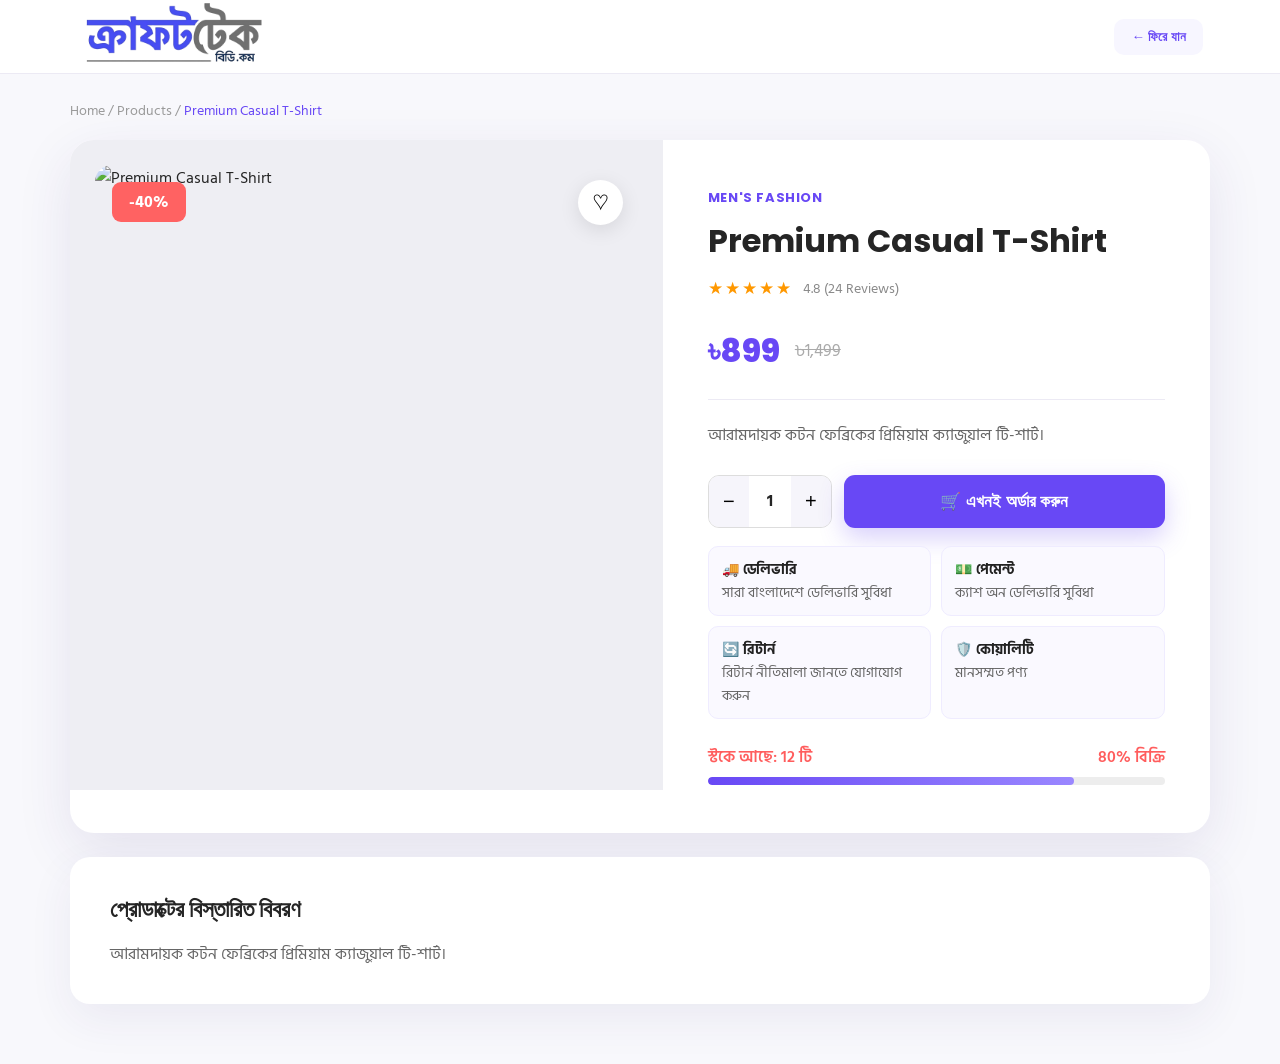
==== commit 55216bf3: "flash sale section complete" ====
--- a/flash_sale/flash_product1.html
+++ b/flash_sale/flash_product1.html
@@ -52,13 +52,12 @@
       }
 
       .logo {
-        .logo {
-          font-size: 25px;
-          font-weight: 800;
-        }
-        .logo img {
-          width: 12rem;
-        }
+        font-size: 25px;
+        font-weight: 800;
+      }
+      .logo img {
+        width: 12rem;
+        display: block;
       }
 
       .back {
@@ -686,703 +685,316 @@
   ========================= -->
 
     <script>
-      /* =========================================================
-   GLOBAL VARIABLES
-========================================================= */
+      "use strict";
 
       let product = null;
-
       let quantity = 1;
-
-      /* =========================================================
-   GOOGLE APPS SCRIPT URL
-========================================================= */
 
       const googleScriptURL =
         "https://script.google.com/macros/s/AKfycbx1vJEF_32j92GWe9pamuZVRSvs2bi_m422c9ELrhivrzd391kohAriVlULxvSK26Qt/exec";
-
-      /* =========================================================
-   WHATSAPP NUMBER
-========================================================= */
-
       const whatsappNumber = "8801609278822";
-
-      /* =========================================================
-   PRODUCT ID FROM URL
-=========================================================
-
-Example:
-
-index.html?id=product_1
-
-========================================================= */
-
       const urlParams = new URLSearchParams(window.location.search);
-
-      const productId = urlParams.get("id") || "product_1";
-
-      /* =========================================================
-   LOAD PRODUCT JSON
-========================================================= */
+      const productId = urlParams.get("id") || "1";
+      const money = (value) => Number(value || 0).toLocaleString("en-BD");
+      const safeText = (value, fallback = "") =>
+        value == null ? fallback : String(value);
 
       async function loadProduct() {
+        const container = document.getElementById("productContainer");
         try {
-          console.log("Loading product...");
-
-          console.log("Product ID:", productId);
-
-          /* =========================
-       LOAD JSON
-    ========================= */
-
-          const response = await fetch("../flash_product.json");
-
+          console.log("Loading product...", "Product ID:", productId);
+          const response = await fetch("../flash_product.json", {
+            cache: "no-store",
+          });
           console.log("JSON response status:", response.status);
-
-          if (!response.ok) {
+          if (!response.ok)
             throw new Error(
-              `flash_product.json load হয়নি। HTTP Status: ${response.status}`,
+              `flash_product.json লোড হয়নি (HTTP ${response.status})`,
             );
+
+          const data = await response.json();
+          if (!data || !Array.isArray(data.products)) {
+            throw new Error('JSON ফাইলে "products" নামে array পাওয়া যায়নি।');
           }
 
-          /* =========================
-       CONVERT TO JSON
-    ========================= */
-
-          const data = await response.json();
-
-          console.log("JSON loaded:", data);
-
-          /* =========================
-       CHECK PRODUCTS
-    ========================= */
-
-          if (!data.products || !Array.isArray(data.products)) {
-            throw new Error('JSON-এর মধ্যে "products" array পাওয়া যায়নি।');
-          }
-
-          /* =========================
-       FIND PRODUCT
-    ========================= */
-
-          product = data.products.find((item) => item.id === productId);
-
-          /* =========================
-       PRODUCT NOT FOUND
-    ========================= */
-
-          if (!product) {
+          product = data.products.find(
+            (item) => String(item.id) === String(productId),
+          );
+          if (!product)
             throw new Error(`Product ID "${productId}" পাওয়া যায়নি।`);
-          }
-
-          /* =========================
-       DEFAULT QUANTITY
-    ========================= */
-
-          quantity = product.quantity?.default || 1;
-
-          /* =========================
-       RENDER
-    ========================= */
-
+          if (product.enabled === false)
+            throw new Error("এই প্রোডাক্টটি বর্তমানে বন্ধ আছে।");
+
+          quantity = Math.max(1, Number(product.quantity?.default || 1));
           renderProduct();
-
-          /* =========================
-       EVENTS
-    ========================= */
-
           setupProductEvents();
-
           console.log("Product loaded successfully:", product);
         } catch (error) {
           console.error("PRODUCT LOAD ERROR:", error);
-
-          document.getElementById("productContainer").innerHTML = `
-
-      <div class="error">
-
-        <h3>
-          Product load করতে সমস্যা হয়েছে।
-        </h3>
-
-        <small>
-          ${error.message}
-        </small>
-
-      </div>
-
-    `;
-        }
-      }
-
-      /* =========================================================
-   RENDER PRODUCT
-========================================================= */
+          container.innerHTML = `<div class="error" style="padding:24px;color:#b42318"><h3>প্রোডাক্ট লোড করতে সমস্যা হয়েছে</h3><p>${safeText(error.message, "অজানা সমস্যা")}</p><p>JSON ফাইলের path এবং Product ID পরীক্ষা করুন।</p></div>`;
+        }
+      }
 
       function renderProduct() {
         const container = document.getElementById("productContainer");
-
-        /* =======================================================
-     SALE
-  ======================================================= */
-
-        let saleHTML = "";
-
-        if (product.sale && product.sale.enabled) {
-          saleHTML = `
-
-      <div class="sale">
-
-        -${product.sale.discount}%
-
-      </div>
-
-    `;
-        }
-
-        /* =======================================================
-     RATING
-  ======================================================= */
-
-        const ratingStars = Number(product.rating?.stars || 0);
-
-        const stars = "★".repeat(ratingStars) + "☆".repeat(5 - ratingStars);
-
-        /* =======================================================
-     INFO BOXES
-  ======================================================= */
+        const name = safeText(product.name, "Product");
+        const category = safeText(product.category, "PRODUCT");
+        const currency = safeText(product.price?.currency, "৳");
+        // JSON schema is flat: price, oldPrice, discount, rating, reviews, shortDescription, stock, soldPercent.
+        const currentPrice =
+          Number(
+            typeof product.price === "object"
+              ? product.price?.current
+              : product.price,
+          ) || 0;
+        const oldPrice =
+          Number(
+            typeof product.oldPrice === "object"
+              ? product.oldPrice?.old
+              : product.oldPrice,
+          ) || 0;
+        const discount =
+          Number(product.discount ?? product.sale?.discount ?? 0) || 0;
+        const ratingValue =
+          Number(
+            typeof product.rating === "object"
+              ? product.rating?.stars
+              : product.rating,
+          ) || 0;
+        const reviews =
+          Number(product.reviews ?? product.rating?.reviews ?? 0) || 0;
+        const shortDescription = safeText(
+          product.shortDescription || product.description,
+          "এই প্রোডাক্টের বিস্তারিত শিগগিরই যোগ করা হবে।",
+        );
+        const stockCount = Number(
+          typeof product.stock === "object"
+            ? product.stock?.quantity
+            : product.stock,
+        );
+        const soldPercent = Math.max(
+          0,
+          Math.min(
+            100,
+            Number(product.soldPercent ?? product.stock?.percentage ?? 0) || 0,
+          ),
+        );
+        const stockMessage =
+          product.stock?.message ||
+          (Number.isFinite(stockCount)
+            ? stockCount > 0
+              ? `স্টকে আছে: ${stockCount} টি`
+              : "স্টক শেষ"
+            : "স্টক সীমিত");
+        const saleEnabled =
+          product.enabled !== false &&
+          (product.sale?.enabled ?? discount > 0) &&
+          discount > 0;
+        const saleHTML = saleEnabled
+          ? `<div class="sale">-${discount}%</div>`
+          : "";
+        const clampedRating = Math.max(0, Math.min(5, Math.round(ratingValue)));
+        const stars = "★".repeat(clampedRating) + "☆".repeat(5 - clampedRating);
 
         const infoItems = [
           {
             icon: "🚚",
-            title: product.delivery?.title || "Delivery",
-            description: product.delivery?.description || "",
+            title: product.delivery?.title || "ডেলিভারি",
+            description:
+              product.delivery?.description || "সারা বাংলাদেশে ডেলিভারি সুবিধা",
           },
-
           {
             icon: "💵",
-            title: product.payment?.title || "Payment",
-            description: product.payment?.description || "",
+            title: product.payment?.title || "পেমেন্ট",
+            description:
+              product.payment?.description || "ক্যাশ অন ডেলিভারি সুবিধা",
           },
-
           {
             icon: "🔄",
-            title: product.return?.title || "Return",
-            description: product.return?.description || "",
+            title: product.return?.title || "রিটার্ন",
+            description:
+              product.return?.description ||
+              "রিটার্ন নীতিমালা জানতে যোগাযোগ করুন",
           },
-
           {
             icon: "🛡️",
-            title: product.quality?.title || "Quality",
-            description: product.quality?.description || "",
+            title: product.quality?.title || "কোয়ালিটি",
+            description: product.quality?.description || "মানসম্মত পণ্য",
           },
         ];
-
         const infoHTML = infoItems
           .map(
-            (item) => `
-
-        <div class="info-box">
-
-          <strong>
-            ${item.icon}
-            ${item.title}
-          </strong>
-
-          <br>
-
-          ${item.description}
-
-        </div>
-
-      `,
+            (item) =>
+              `<div class="info-box"><strong>${item.icon} ${safeText(item.title)}</strong><br>${safeText(item.description)}</div>`,
           )
           .join("");
 
-        /* =======================================================
-     FEATURES
-  ======================================================= */
-
-        const features = product.fullDescription?.features || [];
-
+        const full = product.fullDescription || {};
+        const longDescription = safeText(
+          full.description || product.longDescription || shortDescription,
+        );
+        const features = Array.isArray(full.features)
+          ? full.features
+          : Array.isArray(product.features)
+            ? product.features
+            : [];
         const featuresHTML = features
-          .map(
-            (feature) => `
-
-        <li>
-          ${feature}
-        </li>
-
-      `,
-          )
+          .map((feature) => `<li>${safeText(feature)}</li>`)
           .join("");
-
-        /* =======================================================
-     PRICE
-  ======================================================= */
-
-        const currency = product.price?.currency || "৳";
-
-        const currentPrice = Number(product.price?.current || 0);
-
-        const oldPrice = Number(product.price?.old || 0);
-
-        /* =======================================================
-     STOCK
-  ======================================================= */
-
-        const stockPercentage = Number(product.stock?.percentage || 0);
-
-        /* =======================================================
-     PRODUCT HTML
-  ======================================================= */
+        const oldPriceHTML =
+          oldPrice > currentPrice
+            ? `<span class="old-price">${currency}${money(oldPrice)}</span>`
+            : "";
 
         container.innerHTML = `
-
-    <section class="product">
-
-
-      <!-- PRODUCT IMAGE -->
-
-      <div class="product-image">
-
-        ${saleHTML}
-
-
-        <button
-          class="favorite"
-          id="favorite"
-          type="button"
-        >
-          ♡
-        </button>
-
-
-        <img
-          src="${product.image}"
-          alt="${product.name}"
-        >
-
-      </div>
-
-
-      <!-- PRODUCT DETAILS -->
-
-      <div class="details">
-
-
-        <!-- CATEGORY -->
-
-        <div class="category">
-          ${product.category}
+      <section class="product">
+        <div class="product-image">
+          ${saleHTML}
+          <button class="favorite" id="favorite" type="button" aria-label="পছন্দের তালিকায় যোগ করুন">♡</button>
+          <img src="${safeText(product.image)}" alt="${name}" onerror="this.onerror=null;this.src='https://placehold.co/700x700?text=Product+Image';">
         </div>
-
-
-        <!-- TITLE -->
-
-        <h1 class="title">
-          ${product.name}
-        </h1>
-
-
-        <!-- RATING -->
-
-        <div class="rating">
-
-          <span class="stars">
-            ${stars}
-          </span>
-
-          <span class="reviews">
-            (${product.rating?.reviews || 0} Reviews)
-          </span>
-
+        <div class="details">
+          <div class="category">${category}</div>
+          <h1 class="title">${name}</h1>
+          <div class="rating"><span class="stars">${stars}</span><span class="reviews">${ratingValue ? ratingValue.toFixed(1) : "0.0"} (${reviews} Reviews)</span></div>
+          <div class="price"><span class="current-price">${currency}${money(currentPrice)}</span>${oldPriceHTML}</div>
+          <p class="description">${shortDescription}</p>
+          <div class="buy-row">
+            <div class="quantity">
+              <button id="minus" type="button" aria-label="পরিমাণ কমান">−</button>
+              <span id="quantity">${quantity}</span>
+              <button id="plus" type="button" aria-label="পরিমাণ বাড়ান">+</button>
+            </div>
+            <button class="order-btn" id="orderBtn" type="button">🛒 এখনই অর্ডার করুন</button>
+          </div>
+          <div class="info">${infoHTML}</div>
+          <div class="stock"><span>${safeText(stockMessage)}</span><span>${soldPercent}% বিক্রি</span></div>
+          <div class="progress"><span style="width:${soldPercent}%"></span></div>
         </div>
-
-
-        <!-- PRICE -->
-
-        <div class="price">
-
-          <span class="current-price">
-
-            ${currency}${currentPrice.toLocaleString()}
-
-          </span>
-
-
-          <span class="old-price">
-
-            ${currency}${oldPrice.toLocaleString()}
-
-          </span>
-
-        </div>
-
-
-        <!-- DESCRIPTION -->
-
-        <p class="description">
-
-          ${product.description || ""}
-
-        </p>
-
-
-        <!-- QUANTITY + ORDER -->
-
-        <div class="buy-row">
-
-
-          <div class="quantity">
-
-            <button
-              id="minus"
-              type="button"
-            >
-              −
-            </button>
-
-
-            <span id="quantity">
-              ${quantity}
-            </span>
-
-
-            <button
-              id="plus"
-              type="button"
-            >
-              +
-            </button>
-
-          </div>
-
-
-          <button
-            class="order-btn"
-            id="orderBtn"
-            type="button"
-          >
-            🛒 এখনই অর্ডার করুন
-          </button>
-
-
-        </div>
-
-
-        <!-- INFO -->
-
-        <div class="info">
-
-          ${infoHTML}
-
-        </div>
-
-
-        <!-- STOCK -->
-
-        <div class="stock">
-
-          <span>
-            ${product.stock?.message || ""}
-          </span>
-
-
-          <span>
-            ${stockPercentage}%
-          </span>
-
-        </div>
-
-
-        <div class="progress">
-
-          <span
-            style="width:${stockPercentage}%"
-          ></span>
-
-        </div>
-
-
-      </div>
-
-    </section>
-
-
-    <!-- FULL DESCRIPTION -->
-
-    <section class="long-description">
-
-
-      <h2>
-        ${product.fullDescription?.title || "প্রোডাক্টের বিস্তারিত বিবরণ"}
-      </h2>
-
-
-      <p>
-        ${product.fullDescription?.description || ""}
-      </p>
-
-
-      <ul>
-        ${featuresHTML}
-      </ul>
-
-
-    </section>
-
-  `;
-
-        /* =======================================================
-     BREADCRUMB
-  ======================================================= */
-
-        document.getElementById("breadcrumbProduct").textContent = product.name;
-
-        /* =======================================================
-     PAGE TITLE
-  ======================================================= */
-
-        document.title = `${product.name} | Craft Tech BD`;
-      }
-
-      /* =========================================================
-   PRODUCT EVENTS
-========================================================= */
+      </section>
+      <section class="long-description">
+        <h2>${safeText(full.title || "প্রোডাক্টের বিস্তারিত বিবরণ")}</h2>
+        <p>${longDescription}</p>
+        ${featuresHTML ? `<ul>${featuresHTML}</ul>` : ""}
+      </section>`;
+
+        document.getElementById("breadcrumbProduct").textContent = name;
+        document.title = `${name} | Craft Tech BD`;
+      }
 
       function setupProductEvents() {
-        /* =========================
-     QUANTITY
-  ========================= */
-
-        const quantityEl = document.getElementById("quantity");
-
-        const plus = document.getElementById("plus");
-
-        const minus = document.getElementById("minus");
-
-        /* =========================
-     PLUS
-  ========================= */
-
-        plus.addEventListener("click", function () {
+        document.getElementById("plus").addEventListener("click", () => {
           const maximum = Number(product.quantity?.maximum || 10);
-
-          if (quantity < maximum) {
+          const available =
+            typeof product.stock === "number"
+              ? product.stock
+              : Number(product.stock?.quantity);
+          const limit =
+            Number.isFinite(available) && available > 0
+              ? Math.min(maximum, available)
+              : maximum;
+          if (quantity < limit) {
             quantity++;
-
-            quantityEl.textContent = quantity;
+            document.getElementById("quantity").textContent = quantity;
           }
         });
-
-        /* =========================
-     MINUS
-  ========================= */
-
-        minus.addEventListener("click", function () {
+        document.getElementById("minus").addEventListener("click", () => {
           const minimum = Number(product.quantity?.minimum || 1);
-
           if (quantity > minimum) {
             quantity--;
-
-            quantityEl.textContent = quantity;
+            document.getElementById("quantity").textContent = quantity;
           }
         });
-
-        /* =========================
-     FAVORITE
-  ========================= */
-
-        const favorite = document.getElementById("favorite");
-
-        favorite.addEventListener("click", function () {
-          if (this.textContent.trim() === "♡") {
-            this.textContent = "♥";
-
-            this.style.color = "#ff4d6d";
-          } else {
-            this.textContent = "♡";
-
-            this.style.color = "#222";
-          }
-        });
-
-        /* =========================
-     ORDER BUTTON
-  ========================= */
-
-        const orderButton = document.getElementById("orderBtn");
-
-        orderButton.addEventListener("click", openModal);
-      }
-
-      /* =========================================================
-   MODAL
-========================================================= */
+        document
+          .getElementById("favorite")
+          .addEventListener("click", function () {
+            const active = this.textContent.trim() === "♡";
+            this.textContent = active ? "♥" : "♡";
+            this.style.color = active ? "#ff4d6d" : "#222";
+          });
+        document
+          .getElementById("orderBtn")
+          .addEventListener("click", openModal);
+      }
 
       const modal = document.getElementById("modal");
-
       function openModal() {
+        if (!product) return;
         modal.classList.add("show");
-
         document.body.style.overflow = "hidden";
-
+        const price =
+          Number(
+            typeof product.price === "object"
+              ? product.price?.current
+              : product.price,
+          ) || 0;
         document.getElementById("selectedProduct").textContent =
-          `${product.name} — ` +
-          `${product.price.currency}` +
-          `${product.price.current.toLocaleString()}` +
-          ` × ${quantity}`;
-      }
-
+          `${product.name} — ৳${money(price)} × ${quantity} = ৳${money(price * quantity)}`;
+      }
       function closeModal() {
         modal.classList.remove("show");
-
         document.body.style.overflow = "";
       }
-
-      /* =========================================================
-   CLOSE BUTTON
-========================================================= */
-
       document.getElementById("close").addEventListener("click", closeModal);
-
-      /* =========================================================
-   CLICK OUTSIDE MODAL
-========================================================= */
-
-      modal.addEventListener("click", function (event) {
-        if (event.target === modal) {
-          closeModal();
-        }
+      modal.addEventListener("click", (event) => {
+        if (event.target === modal) closeModal();
       });
-
-      /* =========================================================
-   ORDER SUBMIT
-========================================================= */
 
       document
         .getElementById("orderForm")
         .addEventListener("submit", async function (event) {
           event.preventDefault();
-
-          /* =========================
-       CUSTOMER DATA
-    ========================= */
-
+          if (!product) return;
           const name = document.getElementById("customerName").value.trim();
-
           const phone = document.getElementById("customerPhone").value.trim();
-
           const address = document
             .getElementById("customerAddress")
             .value.trim();
-
           const payment = document.getElementById("paymentMethod").value;
-
-          /* =========================
-       PRODUCT DATA
-    ========================= */
-
           const productName = product.name;
-
-          const price = Number(product.price.current);
-
-          const currency = product.price.currency;
-
+          const price =
+            Number(
+              typeof product.price === "object"
+                ? product.price?.current
+                : product.price,
+            ) || 0;
           const total = price * quantity;
-
-          /* =========================
-       FORM DATA
-    ========================= */
-
           const formData = new URLSearchParams();
-
           formData.append("name", name);
-
           formData.append("phone", phone);
-
           formData.append("address", address);
-
           formData.append("payment", payment);
-
           formData.append("product", productName);
-
           formData.append("productId", product.id);
-
           formData.append("quantity", quantity);
-
           formData.append("price", price);
-
           formData.append("total", total);
 
-          /* =========================
-       SEND GOOGLE SHEET
-    ========================= */
-
+          const submitButton = this.querySelector('[type="submit"]');
+          submitButton.disabled = true;
+          submitButton.textContent = "অর্ডার পাঠানো হচ্ছে...";
           try {
+            // no-cors means the browser cannot verify the Apps Script response; this preserves the existing endpoint workflow.
             await fetch(googleScriptURL, {
               method: "POST",
-
               body: formData,
-
               mode: "no-cors",
             });
-
-            console.log("Order sent to Google Sheet");
-
-            /* =========================
-         WHATSAPP MESSAGE
-      ========================= */
-
-            const message = `🛒 নতুন অর্ডার
-
-📦 Product: ${productName}
-🆔 Product ID: ${product.id}
-
-🔢 Quantity: ${quantity}
-
-💰 Price: ${currency}${price.toLocaleString()}
-
-💵 Total: ${currency}${total.toLocaleString()}
-
-👤 নাম: ${name}
-
-📱 মোবাইল: ${phone}
-
-📍 ঠিকানা: ${address}
-
-💳 Payment Method: ${payment}`;
-
-            /* =========================
-         WHATSAPP URL
-      ========================= */
-
-            const whatsappURL = `https://wa.me/${whatsappNumber}?text=${encodeURIComponent(message)}`;
-
-            /* =========================
-         OPEN WHATSAPP
-      ========================= */
-
-            window.open(whatsappURL, "_blank");
-
-            /* =========================
-         SUCCESS
-      ========================= */
-
+            const message = `🛒 নতুন অর্ডার\n\n📦 Product: ${productName}\n🆔 Product ID: ${product.id}\n🔢 Quantity: ${quantity}\n💰 Price: ৳${money(price)}\n💵 Total: ৳${money(total)}\n👤 নাম: ${name}\n📱 মোবাইল: ${phone}\n📍 ঠিকানা: ${address}\n💳 Payment Method: ${payment}`;
+            window.open(
+              `https://wa.me/${whatsappNumber}?text=${encodeURIComponent(message)}`,
+              "_blank",
+            );
             document.getElementById("formArea").style.display = "none";
-
             document.getElementById("success").style.display = "block";
           } catch (error) {
             console.error("Order Error:", error);
-
             alert("অর্ডার পাঠাতে সমস্যা হয়েছে। অনুগ্রহ করে আবার চেষ্টা করুন।");
+          } finally {
+            submitButton.disabled = false;
+            submitButton.textContent = "অর্ডার কনফার্ম করুন";
           }
         });
-
-      /* =========================================================
-   START APPLICATION
-========================================================= */
 
       loadProduct();
     </script>
